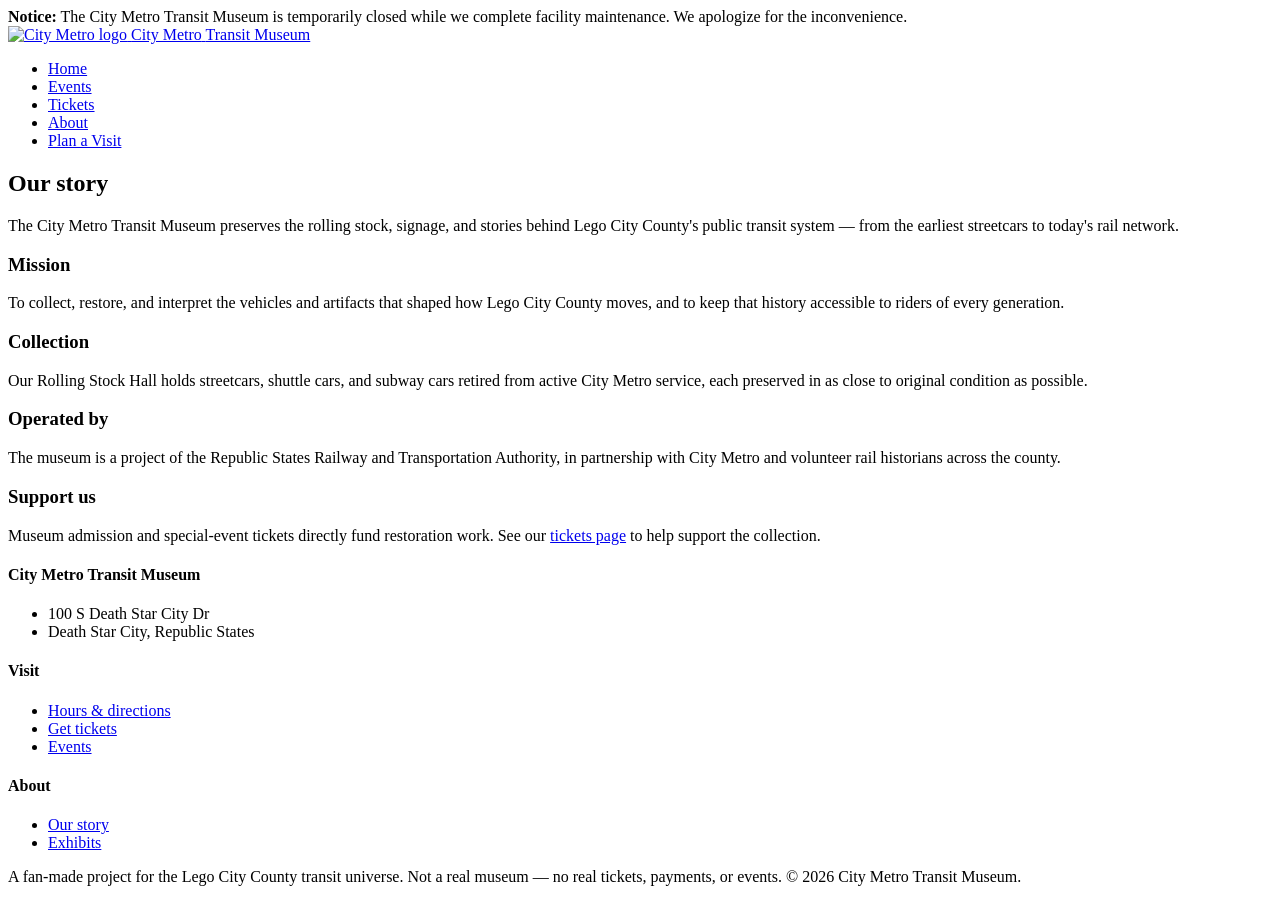
==== about.html @ b7577600 "Create about.html" ====
<!DOCTYPE html>
<html lang="en">
<head>
<meta charset="UTF-8">
<meta name="viewport" content="width=device-width, initial-scale=1">
<title>About | City Metro Transit Museum</title>
<meta name="description" content="About the City Metro Transit Museum, a preservation project of the Republic States Railway and Transportation Authority.">
<link rel="stylesheet" href="styles.css">
</head>
<body data-page="about">

<div class="closure-banner">
  <strong>Notice:</strong> The City Metro Transit Museum is temporarily closed while we complete facility maintenance. We apologize for the inconvenience.
</div>

<header class="site-header">
  <div class="header-inner">
    <a class="brand" href="index.html">
      <img src="assets/logo.png" alt="City Metro logo">
      <span class="brand-text">
        <span class="line1">City Metro</span>
        <span class="line2">Transit Museum</span>
      </span>
    </a>
    <nav class="main-nav">
      <ul>
        <li><a href="index.html" data-page="home">Home</a></li>
        <li><a href="events.html" data-page="events">Events</a></li>
        <li><a href="tickets.html" data-page="tickets">Tickets</a></li>
        <li><a href="about.html" data-page="about">About</a></li>
        <li><a href="visit.html" data-page="visit">Plan a Visit</a></li>
      </ul>
    </nav>
  </div>
</header>

<main>
  <section>
    <h2 class="section-title">Our story</h2>
    <p class="section-sub">The City Metro Transit Museum preserves the rolling stock, signage, and stories behind Lego City County's public transit system — from the earliest streetcars to today's rail network.</p>

    <div class="card-grid">
      <div class="card">
        <h3>Mission</h3>
        <p>To collect, restore, and interpret the vehicles and artifacts that shaped how Lego City County moves, and to keep that history accessible to riders of every generation.</p>
      </div>
      <div class="card">
        <h3>Collection</h3>
        <p>Our Rolling Stock Hall holds streetcars, shuttle cars, and subway cars retired from active City Metro service, each preserved in as close to original condition as possible.</p>
      </div>
      <div class="card">
        <h3>Operated by</h3>
        <p>The museum is a project of the Republic States Railway and Transportation Authority, in partnership with City Metro and volunteer rail historians across the county.</p>
      </div>
      <div class="card">
        <h3>Support us</h3>
        <p>Museum admission and special-event tickets directly fund restoration work. See our <a href="tickets.html">tickets page</a> to help support the collection.</p>
      </div>
    </div>
  </section>
</main>

<footer class="site-footer">
  <div class="footer-inner">
    <div class="footer-col">
      <h4>City Metro Transit Museum</h4>
      <ul>
        <li>100 S Death Star City Dr</li>
        <li>Death Star City, Republic States</li>
      </ul>
    </div>
    <div class="footer-col">
      <h4>Visit</h4>
      <ul>
        <li><a href="visit.html">Hours &amp; directions</a></li>
        <li><a href="tickets.html">Get tickets</a></li>
        <li><a href="events.html">Events</a></li>
      </ul>
    </div>
    <div class="footer-col">
      <h4>About</h4>
      <ul>
        <li><a href="about.html">Our story</a></li>
        <li><a href="index.html#exhibits">Exhibits</a></li>
      </ul>
    </div>
  </div>
  <div class="footer-bottom">
    A fan-made project for the Lego City County transit universe. Not a real museum — no real tickets, payments, or events. &copy; 2026 City Metro Transit Museum.
  </div>
</footer>

<script src="script.js"></script>
</body>
</html>
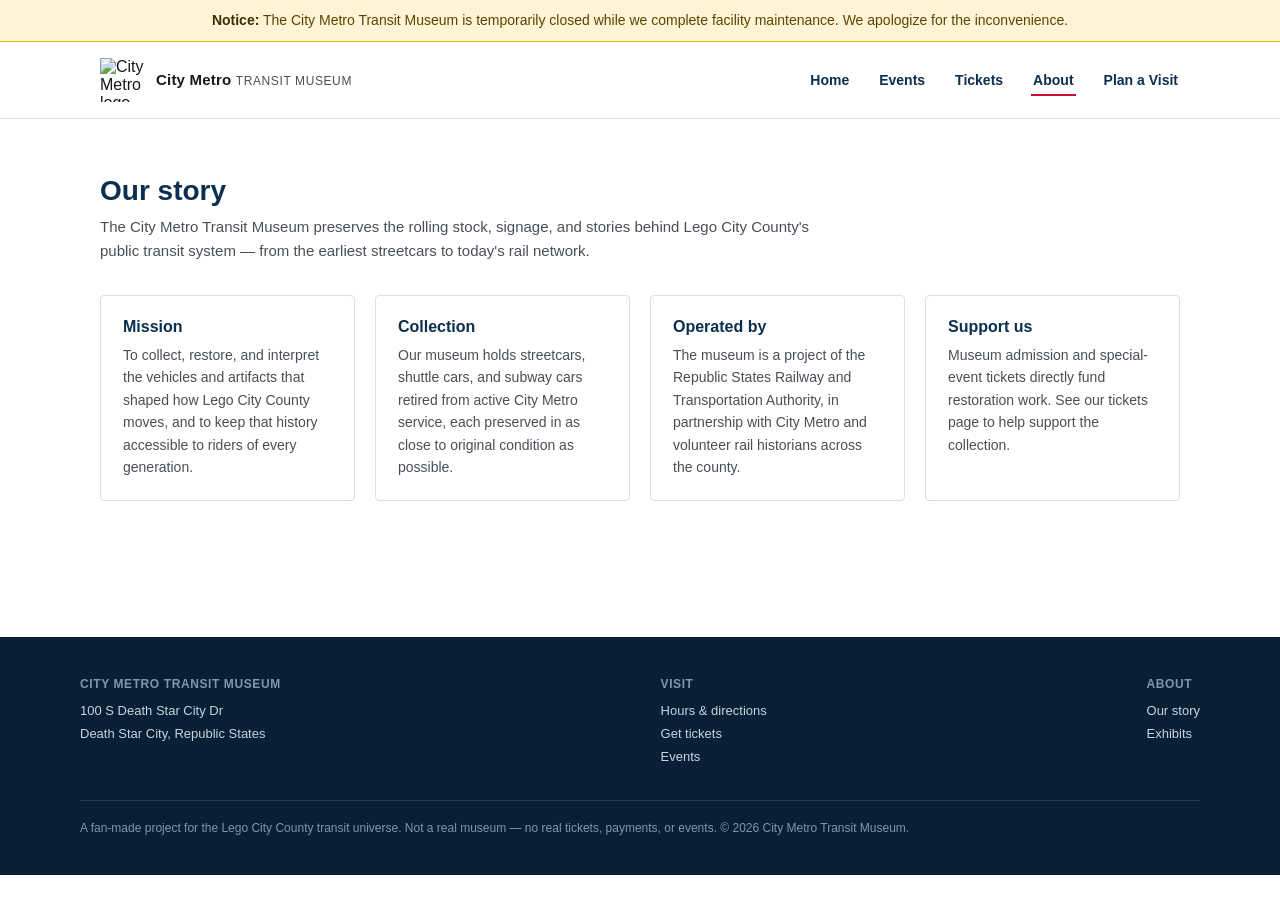
==== commit e44397fc: "Update description of the museum's collection" ====
--- a/about.html
+++ b/about.html
@@ -46,7 +46,7 @@
       </div>
       <div class="card">
         <h3>Collection</h3>
-        <p>Our Rolling Stock Hall holds streetcars, shuttle cars, and subway cars retired from active City Metro service, each preserved in as close to original condition as possible.</p>
+        <p>Our museum holds streetcars, shuttle cars, and subway cars retired from active City Metro service, each preserved in as close to original condition as possible.</p>
       </div>
       <div class="card">
         <h3>Operated by</h3>
--- a/styles.css
+++ b/styles.css
@@ -0,0 +1,375 @@
+/* City Metro Transit Museum — shared styles
+   Font: Helvetica, per house style. White background throughout. */
+
+:root{
+  --navy:#0b2f4f;
+  --navy-dark:#081f36;
+  --red:#c8102e;
+  --gray-line:#dcdfe3;
+  --gray-text:#4a4f55;
+  --ink:#151a1e;
+  --amber:#fff4d6;
+  --amber-border:#e6b800;
+}
+
+*{ box-sizing:border-box; }
+
+html,body{
+  margin:0;
+  padding:0;
+  background:#ffffff;
+  color:var(--ink);
+  font-family:"Helvetica Neue", Helvetica, Arial, sans-serif;
+  -webkit-font-smoothing:antialiased;
+}
+
+a{ color:inherit; text-decoration:none; }
+img{ max-width:100%; display:block; }
+
+/* ---------- Closure banner ---------- */
+.closure-banner{
+  background:var(--amber);
+  border-bottom:1px solid var(--amber-border);
+  color:#5c4400;
+  padding:10px 20px;
+  font-size:14px;
+  text-align:center;
+  line-height:1.5;
+}
+.closure-banner strong{ color:#3d2e00; }
+
+/* ---------- Header / nav ---------- */
+header.site-header{
+  border-bottom:1px solid var(--gray-line);
+  background:#fff;
+}
+.header-inner{
+  max-width:1120px;
+  margin:0 auto;
+  padding:16px 20px;
+  display:flex;
+  align-items:center;
+  justify-content:space-between;
+  gap:20px;
+}
+.brand{
+  display:flex;
+  align-items:center;
+  gap:12px;
+}
+.brand img{ width:44px; height:44px; }
+.brand .brand-text{ line-height:1.15; }
+.brand .brand-text .line1{
+  font-weight:700;
+  font-size:15px;
+  letter-spacing:.2px;
+}
+.brand .brand-text .line2{
+  font-size:12px;
+  color:var(--gray-text);
+  letter-spacing:.6px;
+  text-transform:uppercase;
+}
+nav.main-nav ul{
+  list-style:none;
+  display:flex;
+  gap:26px;
+  margin:0;
+  padding:0;
+}
+nav.main-nav a{
+  font-size:14px;
+  font-weight:600;
+  color:var(--navy);
+  padding:6px 2px;
+  border-bottom:2px solid transparent;
+}
+nav.main-nav a:hover,
+nav.main-nav a.active{
+  border-bottom:2px solid var(--red);
+}
+.nav-toggle{ display:none; }
+
+@media (max-width:760px){
+  .header-inner{ flex-wrap:wrap; }
+  nav.main-nav ul{
+    flex-wrap:wrap;
+    gap:14px 18px;
+    width:100%;
+    padding-top:10px;
+    border-top:1px solid var(--gray-line);
+  }
+}
+
+/* ---------- Hero ---------- */
+.hero{
+  background:var(--navy);
+  color:#fff;
+  padding:64px 20px;
+}
+.hero-inner{
+  max-width:1120px;
+  margin:0 auto;
+}
+.eyebrow{
+  text-transform:uppercase;
+  letter-spacing:2px;
+  font-size:12px;
+  font-weight:700;
+  color:#a9c2d8;
+  margin:0 0 14px;
+}
+.hero h1{
+  font-size:clamp(30px,5vw,52px);
+  margin:0 0 16px;
+  font-weight:800;
+  line-height:1.05;
+}
+.hero p{
+  max-width:640px;
+  font-size:17px;
+  line-height:1.6;
+  color:#dbe6ef;
+  margin:0 0 26px;
+}
+.hero .addr{
+  font-size:14px;
+  color:#a9c2d8;
+}
+.btn{
+  display:inline-block;
+  background:var(--red);
+  color:#fff;
+  font-weight:700;
+  font-size:14px;
+  padding:12px 22px;
+  border-radius:3px;
+  border:1px solid var(--red);
+}
+.btn:hover{ background:#a70d25; border-color:#a70d25; }
+.btn.secondary{
+  background:transparent;
+  border:1px solid #ffffff66;
+  color:#fff;
+}
+.btn.secondary:hover{ border-color:#fff; }
+
+/* ---------- Sections ---------- */
+main{ max-width:1120px; margin:0 auto; padding:56px 20px; }
+section + section{ margin-top:64px; }
+h2.section-title{
+  font-size:28px;
+  font-weight:800;
+  margin:0 0 8px;
+  color:var(--navy);
+}
+p.section-sub{
+  color:var(--gray-text);
+  font-size:15px;
+  margin:0 0 32px;
+  max-width:720px;
+  line-height:1.6;
+}
+
+/* ---------- Exhibit cards ---------- */
+.exhibit{
+  display:grid;
+  grid-template-columns:1.1fr 1fr;
+  gap:36px;
+  align-items:center;
+  padding:32px 0;
+  border-top:1px solid var(--gray-line);
+}
+.exhibit:first-of-type{ border-top:none; }
+.exhibit.reverse .exhibit-media{ order:2; }
+.exhibit.reverse .exhibit-copy{ order:1; }
+.exhibit-media img{
+  width:100%;
+  border-radius:4px;
+  border:1px solid var(--gray-line);
+}
+.exhibit-media .cap{
+  font-size:12px;
+  color:var(--gray-text);
+  margin-top:8px;
+}
+.exhibit-copy .tag{
+  display:inline-block;
+  font-size:11px;
+  font-weight:700;
+  letter-spacing:1px;
+  text-transform:uppercase;
+  color:var(--red);
+  margin-bottom:10px;
+}
+.exhibit-copy h3{
+  font-size:22px;
+  margin:0 0 10px;
+  color:var(--ink);
+}
+.exhibit-copy p{
+  font-size:15px;
+  line-height:1.65;
+  color:var(--gray-text);
+  margin:0 0 14px;
+}
+.spec-list{
+  list-style:none;
+  margin:14px 0 0;
+  padding:0;
+  font-size:13px;
+  color:var(--navy);
+  display:grid;
+  grid-template-columns:1fr 1fr;
+  gap:8px 20px;
+}
+.spec-list li strong{ display:block; color:var(--gray-text); font-weight:600; font-size:11px; text-transform:uppercase; letter-spacing:.4px;}
+
+@media (max-width:760px){
+  .exhibit, .exhibit.reverse{ grid-template-columns:1fr; }
+  .exhibit.reverse .exhibit-media{ order:1; }
+  .exhibit.reverse .exhibit-copy{ order:2; }
+}
+
+/* ---------- Cards grid (about/visit pages) ---------- */
+.card-grid{
+  display:grid;
+  grid-template-columns:repeat(auto-fit,minmax(220px,1fr));
+  gap:20px;
+}
+.card{
+  border:1px solid var(--gray-line);
+  border-radius:4px;
+  padding:22px;
+}
+.card h3{ margin:0 0 8px; font-size:16px; color:var(--navy); }
+.card p{ margin:0; font-size:14px; color:var(--gray-text); line-height:1.6; }
+
+/* ---------- Forms ---------- */
+.form-card{
+  border:1px solid var(--gray-line);
+  border-radius:6px;
+  padding:28px;
+  max-width:640px;
+}
+.field{ margin-bottom:18px; }
+.field label{
+  display:block;
+  font-size:13px;
+  font-weight:700;
+  margin-bottom:6px;
+  color:var(--navy);
+}
+.field select, .field input{
+  width:100%;
+  padding:10px 12px;
+  border:1px solid var(--gray-line);
+  border-radius:3px;
+  font-size:14px;
+  font-family:inherit;
+}
+.price-line{
+  display:flex;
+  justify-content:space-between;
+  font-size:14px;
+  padding:10px 0;
+  border-top:1px solid var(--gray-line);
+}
+.price-line.total{ font-weight:800; font-size:16px; }
+.notice{
+  font-size:13px;
+  color:var(--gray-text);
+  background:#f4f6f8;
+  border:1px solid var(--gray-line);
+  border-radius:4px;
+  padding:14px 16px;
+  margin-top:20px;
+  line-height:1.6;
+}
+.ticket-out{
+  border:2px dashed var(--navy);
+  border-radius:6px;
+  padding:24px;
+  margin-top:24px;
+  display:none;
+}
+.ticket-out.show{ display:block; }
+.ticket-out .t-head{
+  display:flex;
+  justify-content:space-between;
+  align-items:flex-start;
+  border-bottom:1px dashed var(--gray-line);
+  padding-bottom:14px;
+  margin-bottom:14px;
+}
+.ticket-out .t-head .agency{ font-weight:800; color:var(--navy); font-size:15px;}
+.ticket-out .t-head .kind{ font-weight:800; color:var(--red); font-size:22px; text-transform:uppercase;}
+.ticket-row{ display:flex; justify-content:space-between; font-size:13px; padding:4px 0; color:var(--gray-text);}
+.ticket-row strong{ color:var(--ink); }
+.ticket-num{ font-family:"Courier New",monospace; letter-spacing:1px; }
+
+/* ---------- Events ---------- */
+.event-card{
+  border:1px solid var(--gray-line);
+  border-radius:6px;
+  padding:24px;
+  margin-bottom:18px;
+}
+.event-card.featured{
+  border-color:var(--red);
+  background:#fff7f7;
+}
+.event-date{
+  font-size:12px;
+  font-weight:800;
+  letter-spacing:.6px;
+  text-transform:uppercase;
+  color:var(--red);
+  margin-bottom:8px;
+}
+.event-card h3{ margin:0 0 8px; font-size:19px; color:var(--navy); }
+.event-card p{ margin:0 0 10px; font-size:14px; line-height:1.65; color:var(--gray-text); }
+.event-meta{
+  font-size:12px;
+  color:var(--gray-text);
+  border-top:1px solid var(--gray-line);
+  padding-top:10px;
+  margin-top:10px;
+}
+.event-meta span{ margin-right:16px; }
+
+/* ---------- Footer ---------- */
+footer.site-footer{
+  background:var(--navy-dark);
+  color:#c7d4de;
+  margin-top:80px;
+  padding:40px 20px;
+  font-size:13px;
+}
+.footer-inner{
+  max-width:1120px;
+  margin:0 auto;
+  display:flex;
+  justify-content:space-between;
+  flex-wrap:wrap;
+  gap:24px;
+}
+.footer-inner a{ color:#c7d4de; }
+.footer-inner a:hover{ color:#fff; }
+.footer-col h4{
+  font-size:12px;
+  text-transform:uppercase;
+  letter-spacing:.6px;
+  color:#7f97ab;
+  margin:0 0 12px;
+}
+.footer-col ul{ list-style:none; margin:0; padding:0; }
+.footer-col li{ margin-bottom:8px; }
+.footer-bottom{
+  max-width:1120px;
+  margin:28px auto 0;
+  padding-top:20px;
+  border-top:1px solid #1c3e58;
+  font-size:12px;
+  color:#7f97ab;
+}
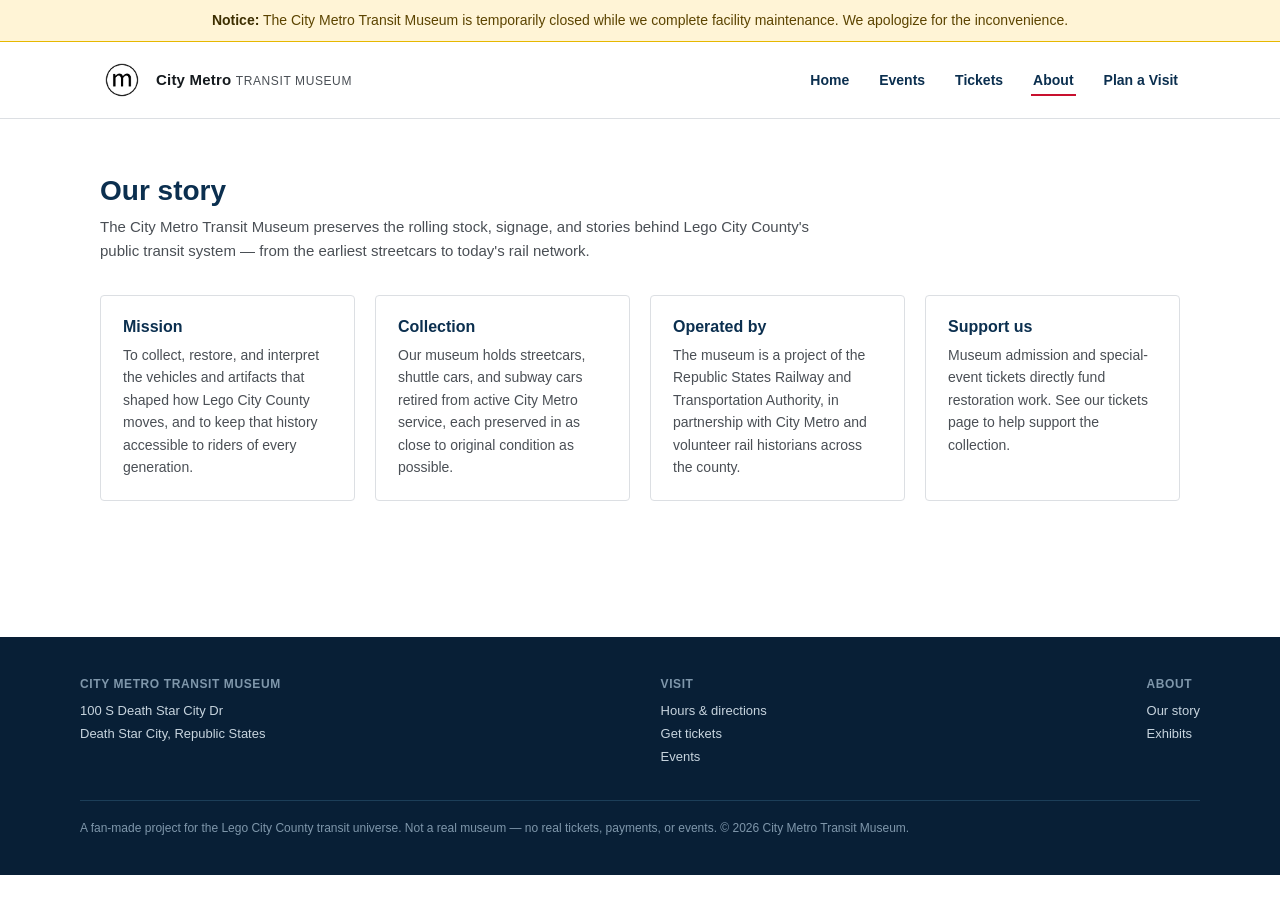
==== commit 3419df30: "Update about.html" ====
--- a/about.html
+++ b/about.html
@@ -16,7 +16,7 @@
 <header class="site-header">
   <div class="header-inner">
     <a class="brand" href="index.html">
-      <img src="assets/logo.png" alt="City Metro logo">
+      <img src="logo.png" alt="City Metro logo">
       <span class="brand-text">
         <span class="line1">City Metro</span>
         <span class="line2">Transit Museum</span>
